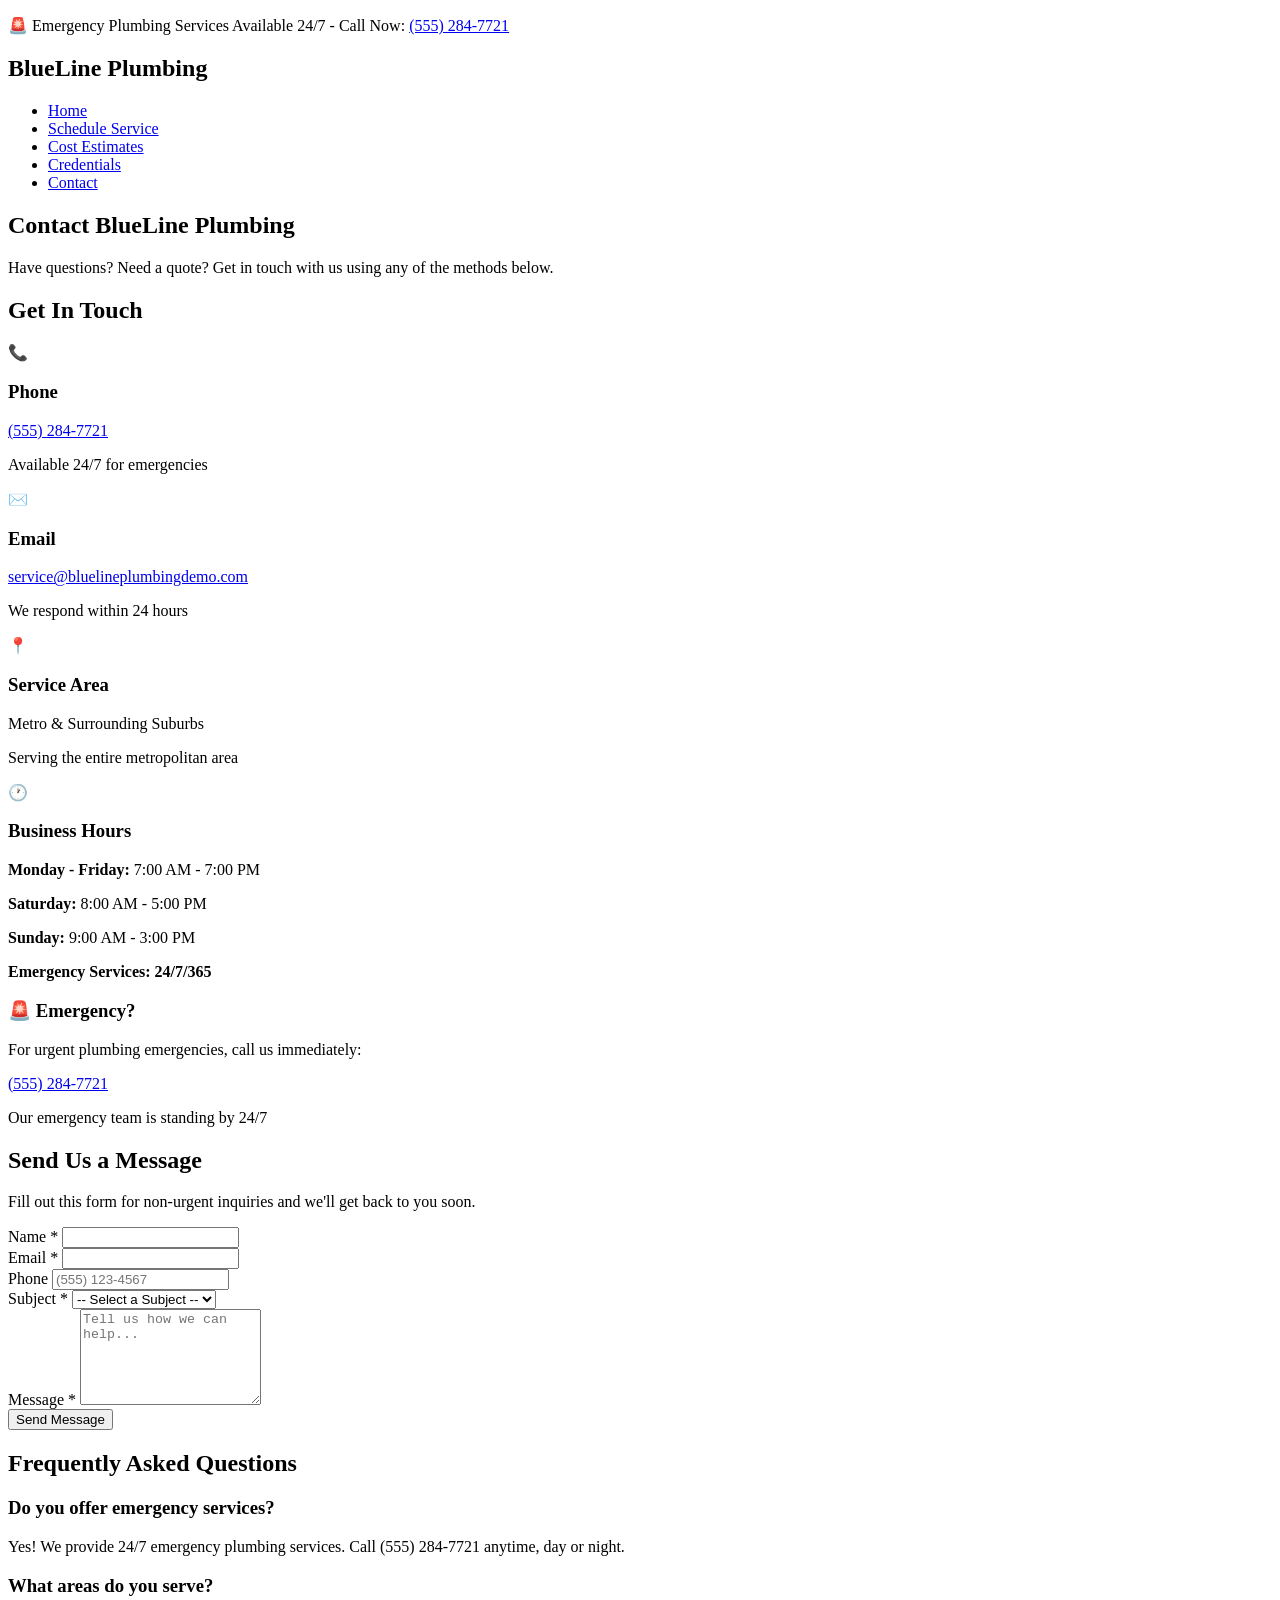
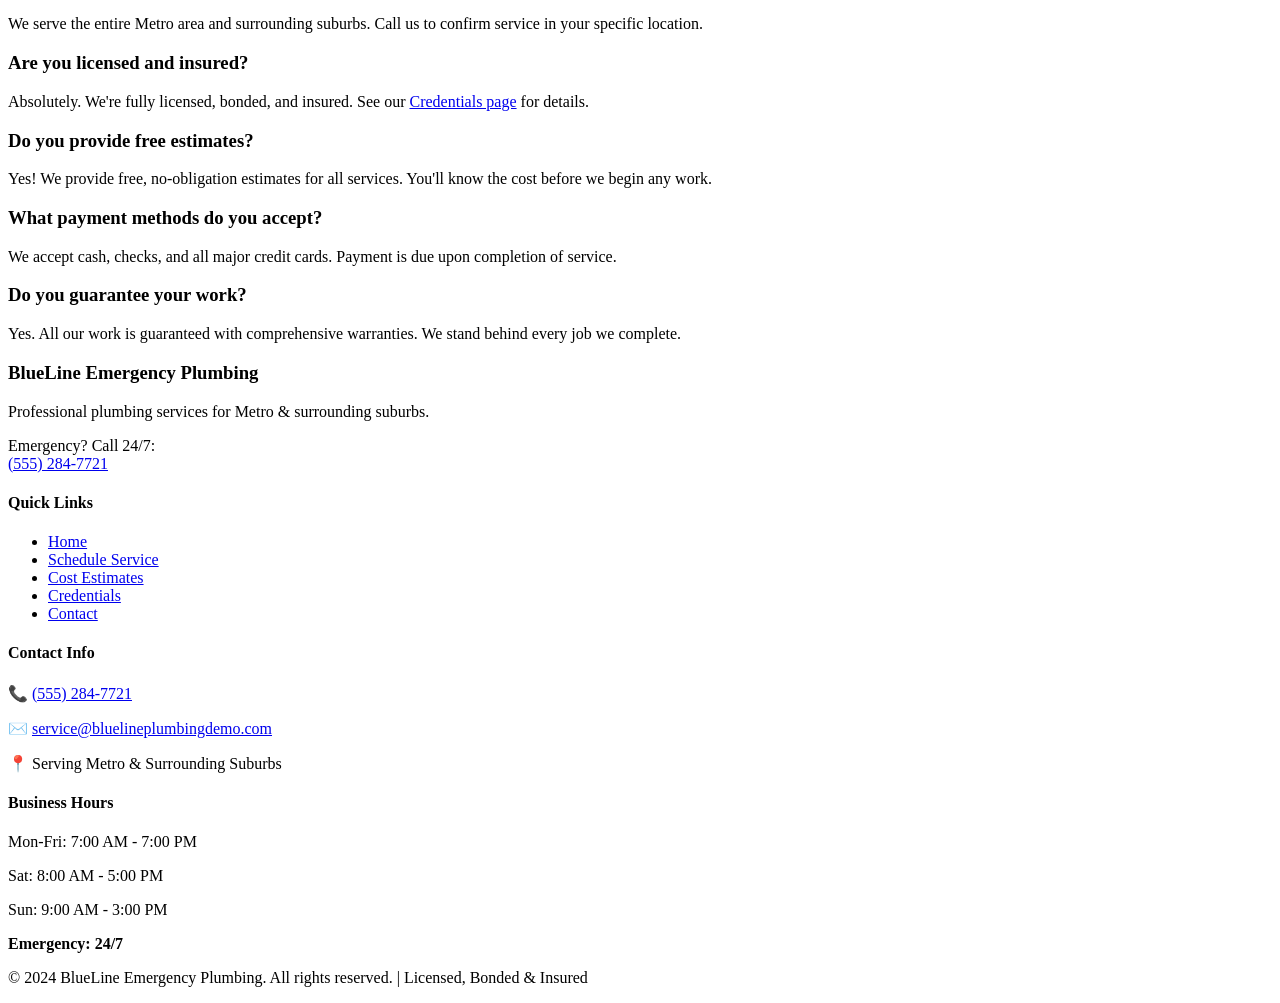
==== contact.html @ f2bf3022 "Add contact.html with full contact page structure This file contains the complete HTML structure for" ====
<!DOCTYPE html>
<html lang="en">
<head>
    <meta charset="UTF-8">
    <meta name="viewport" content="width=device-width, initial-scale=1.0">
    <title>Contact Us - BlueLine Emergency Plumbing</title>
    <link rel="stylesheet" href="css/styles.css">
</head>
<body>
    <!-- Emergency Banner -->
    <div class="emergency-banner">
        <p>🚨 Emergency Plumbing Services Available 24/7 - Call Now: <a href="tel:5552847721">(555) 284-7721</a></p>
    </div>

    <!-- Navigation -->
    <nav class="navbar">
        <div class="container nav-container">
            <div class="logo">
                <h2>BlueLine Plumbing</h2>
            </div>
            <ul class="nav-menu">
                <li><a href="index.html">Home</a></li>
                <li><a href="schedule.html">Schedule Service</a></li>
                <li><a href="estimates.html">Cost Estimates</a></li>
                <li><a href="credentials.html">Credentials</a></li>
                <li><a href="contact.html" class="active">Contact</a></li>
            </ul>
            <div class="hamburger">
                <span></span>
                <span></span>
                <span></span>
            </div>
        </div>
    </nav>

    <!-- Contact Section -->
    <section class="contact-section">
        <div class="container">
            <h1>Contact BlueLine Plumbing</h1>
            <p class="section-intro">Have questions? Need a quote? Get in touch with us using any of the methods below.</p>

            <div class="contact-grid">
                <!-- Contact Information -->
                <div class="contact-info">
                    <h2>Get In Touch</h2>
                    
                    <div class="contact-method">
                        <div class="contact-icon">📞</div>
                        <div class="contact-details">
                            <h3>Phone</h3>
                            <p><a href="tel:5552847721">(555) 284-7721</a></p>
                            <p class="contact-note">Available 24/7 for emergencies</p>
                        </div>
                    </div>

                    <div class="contact-method">
                        <div class="contact-icon">✉️</div>
                        <div class="contact-details">
                            <h3>Email</h3>
                            <p><a href="mailto:service@bluelineplumbingdemo.com">service@bluelineplumbingdemo.com</a></p>
                            <p class="contact-note">We respond within 24 hours</p>
                        </div>
                    </div>

                    <div class="contact-method">
                        <div class="contact-icon">📍</div>
                        <div class="contact-details">
                            <h3>Service Area</h3>
                            <p>Metro & Surrounding Suburbs</p>
                            <p class="contact-note">Serving the entire metropolitan area</p>
                        </div>
                    </div>

                    <div class="contact-method">
                        <div class="contact-icon">🕐</div>
                        <div class="contact-details">
                            <h3>Business Hours</h3>
                            <p><strong>Monday - Friday:</strong> 7:00 AM - 7:00 PM</p>
                            <p><strong>Saturday:</strong> 8:00 AM - 5:00 PM</p>
                            <p><strong>Sunday:</strong> 9:00 AM - 3:00 PM</p>
                            <p class="emergency-hours"><strong>Emergency Services: 24/7/365</strong></p>
                        </div>
                    </div>

                    <div class="emergency-contact-box">
                        <h3>🚨 Emergency?</h3>
                        <p>For urgent plumbing emergencies, call us immediately:</p>
                        <a href="tel:5552847721" class="btn btn-emergency btn-large">(555) 284-7721</a>
                        <p class="emergency-note">Our emergency team is standing by 24/7</p>
                    </div>
                </div>

                <!-- Contact Form -->
                <div class="contact-form-container">
                    <h2>Send Us a Message</h2>
                    <p>Fill out this form for non-urgent inquiries and we'll get back to you soon.</p>

                    <form id="contactForm" class="contact-form">
                        <div class="form-group">
                            <label for="contactName">Name *</label>
                            <input type="text" id="contactName" name="contactName" required>
                        </div>

                        <div class="form-group">
                            <label for="contactEmail">Email *</label>
                            <input type="email" id="contactEmail" name="contactEmail" required>
                        </div>

                        <div class="form-group">
                            <label for="contactPhone">Phone</label>
                            <input type="tel" id="contactPhone" name="contactPhone" placeholder="(555) 123-4567">
                        </div>

                        <div class="form-group">
                            <label for="contactSubject">Subject *</label>
                            <select id="contactSubject" name="contactSubject" required>
                                <option value="">-- Select a Subject --</option>
                                <option value="General Inquiry">General Inquiry</option>
                                <option value="Request Quote">Request Quote</option>
                                <option value="Schedule Service">Schedule Service</option>
                                <option value="Billing Question">Billing Question</option>
                                <option value="Feedback">Feedback</option>
                                <option value="Other">Other</option>
                            </select>
                        </div>

                        <div class="form-group">
                            <label for="contactMessage">Message *</label>
                            <textarea id="contactMessage" name="contactMessage" rows="6" required placeholder="Tell us how we can help..."></textarea>
                        </div>

                        <button type="submit" class="btn btn-primary btn-large">Send Message</button>
                    </form>

                    <!-- Success Message -->
                    <div id="contactSuccess" class="success-message" style="display: none;">
                        <h3>✅ Message Sent!</h3>
                        <p>Thank you for contacting BlueLine Emergency Plumbing. We've received your message and will respond shortly.</p>
                        <button onclick="resetContactForm()" class="btn btn-secondary">Send Another Message</button>
                    </div>
                </div>
            </div>
        </div>
    </section>

    <!-- FAQ Section -->
    <section class="faq-section">
        <div class="container">
            <h2>Frequently Asked Questions</h2>
            
            <div class="faq-grid">
                <div class="faq-item">
                    <h3>Do you offer emergency services?</h3>
                    <p>Yes! We provide 24/7 emergency plumbing services. Call (555) 284-7721 anytime, day or night.</p>
                </div>

                <div class="faq-item">
                    <h3>What areas do you serve?</h3>
                    <p>We serve the entire Metro area and surrounding suburbs. Call us to confirm service in your specific location.</p>
                </div>

                <div class="faq-item">
                    <h3>Are you licensed and insured?</h3>
                    <p>Absolutely. We're fully licensed, bonded, and insured. See our <a href="credentials.html">Credentials page</a> for details.</p>
                </div>

                <div class="faq-item">
                    <h3>Do you provide free estimates?</h3>
                    <p>Yes! We provide free, no-obligation estimates for all services. You'll know the cost before we begin any work.</p>
                </div>

                <div class="faq-item">
                    <h3>What payment methods do you accept?</h3>
                    <p>We accept cash, checks, and all major credit cards. Payment is due upon completion of service.</p>
                </div>

                <div class="faq-item">
                    <h3>Do you guarantee your work?</h3>
                    <p>Yes. All our work is guaranteed with comprehensive warranties. We stand behind every job we complete.</p>
                </div>
            </div>
        </div>
    </section>

    <!-- Footer -->
    <footer class="footer">
        <div class="container">
            <div class="footer-grid">
                <div class="footer-section">
                    <h3>BlueLine Emergency Plumbing</h3>
                    <p>Professional plumbing services for Metro & surrounding suburbs.</p>
                    <p class="footer-emergency">Emergency? Call 24/7:<br><a href="tel:5552847721">(555) 284-7721</a></p>
                </div>

                <div class="footer-section">
                    <h4>Quick Links</h4>
                    <ul>
                        <li><a href="index.html">Home</a></li>
                        <li><a href="schedule.html">Schedule Service</a></li>
                        <li><a href="estimates.html">Cost Estimates</a></li>
                        <li><a href="credentials.html">Credentials</a></li>
                        <li><a href="contact.html">Contact</a></li>
                    </ul>
                </div>

                <div class="footer-section">
                    <h4>Contact Info</h4>
                    <p>📞 <a href="tel:5552847721">(555) 284-7721</a></p>
                    <p>✉️ <a href="mailto:service@bluelineplumbingdemo.com">service@bluelineplumbingdemo.com</a></p>
                    <p>📍 Serving Metro & Surrounding Suburbs</p>
                </div>

                <div class="footer-section">
                    <h4>Business Hours</h4>
                    <p>Mon-Fri: 7:00 AM - 7:00 PM</p>
                    <p>Sat: 8:00 AM - 5:00 PM</p>
                    <p>Sun: 9:00 AM - 3:00 PM</p>
                    <p><strong>Emergency: 24/7</strong></p>
                </div>
            </div>

            <div class="footer-bottom">
                <p>&copy; 2024 BlueLine Emergency Plumbing. All rights reserved. | Licensed, Bonded & Insured</p>
            </div>
        </div>
    </footer>

    <script src="js/main.js"></script>
</body>
</html>
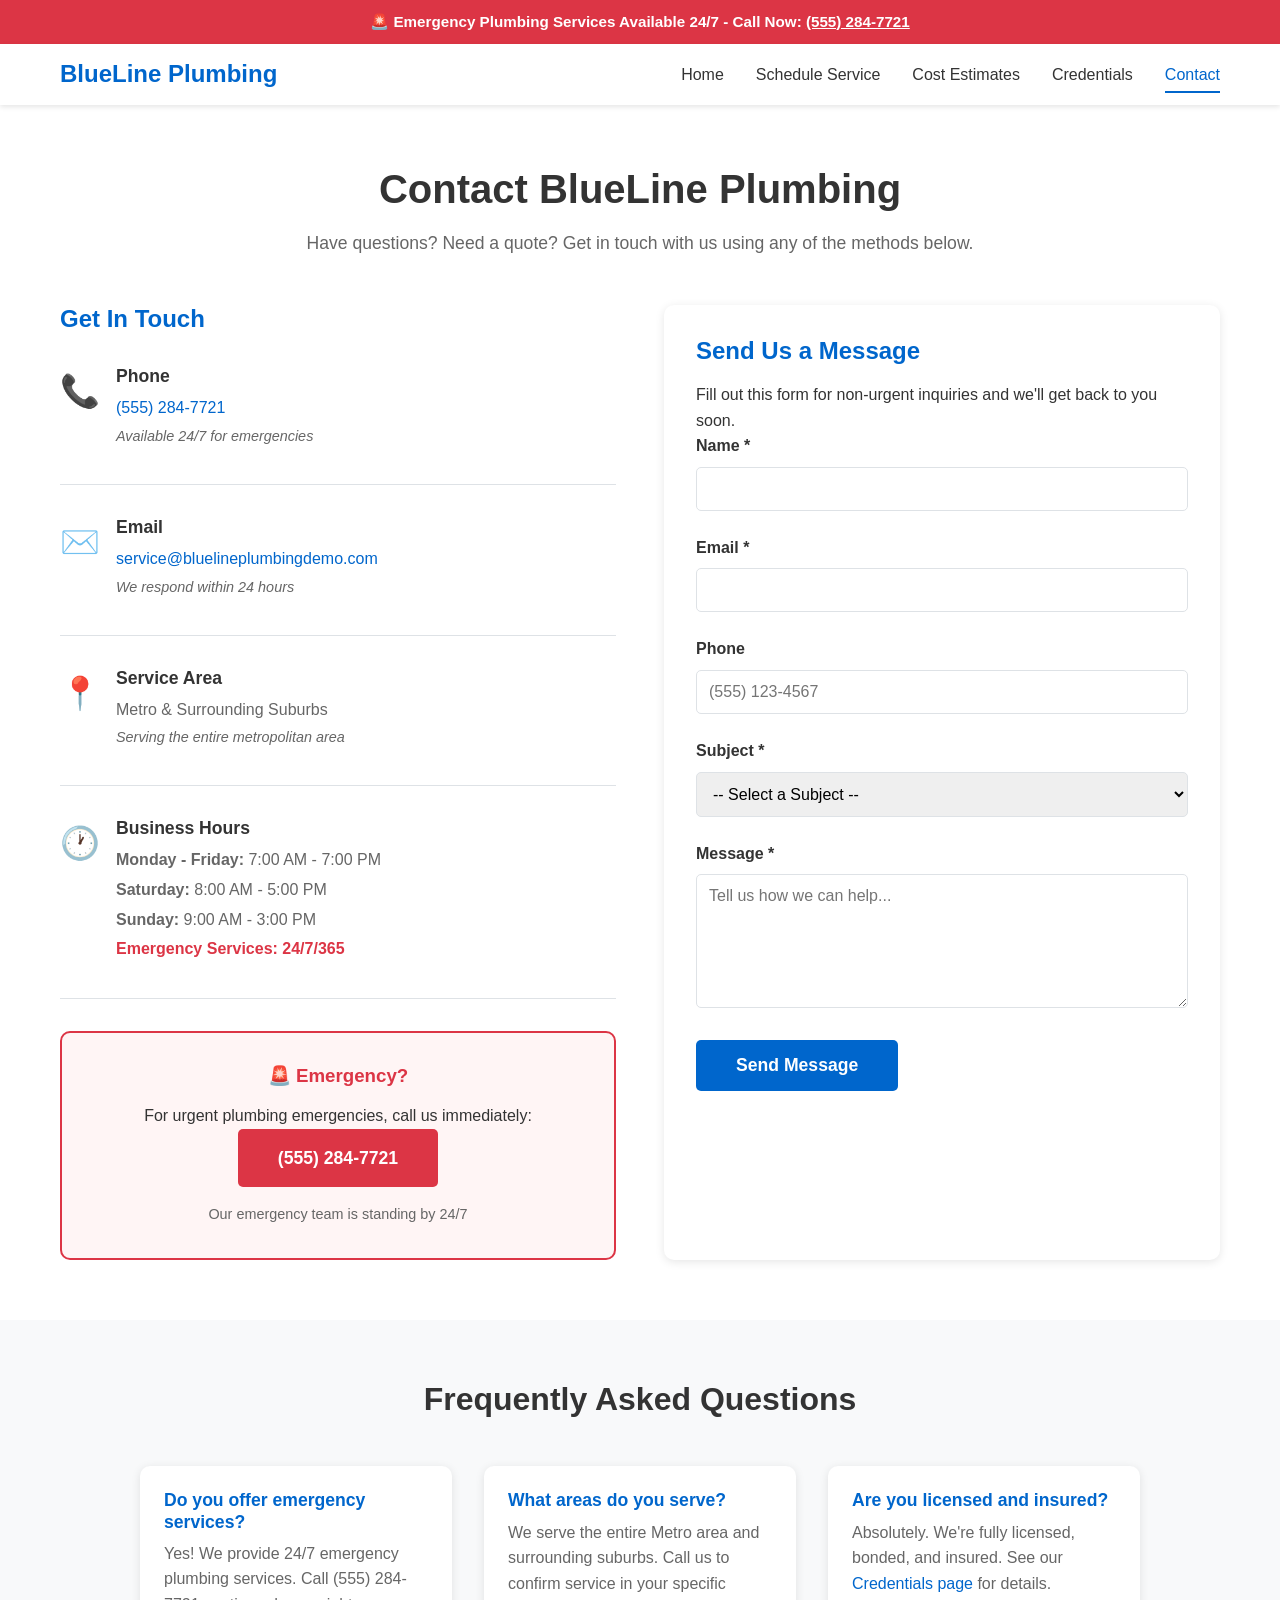
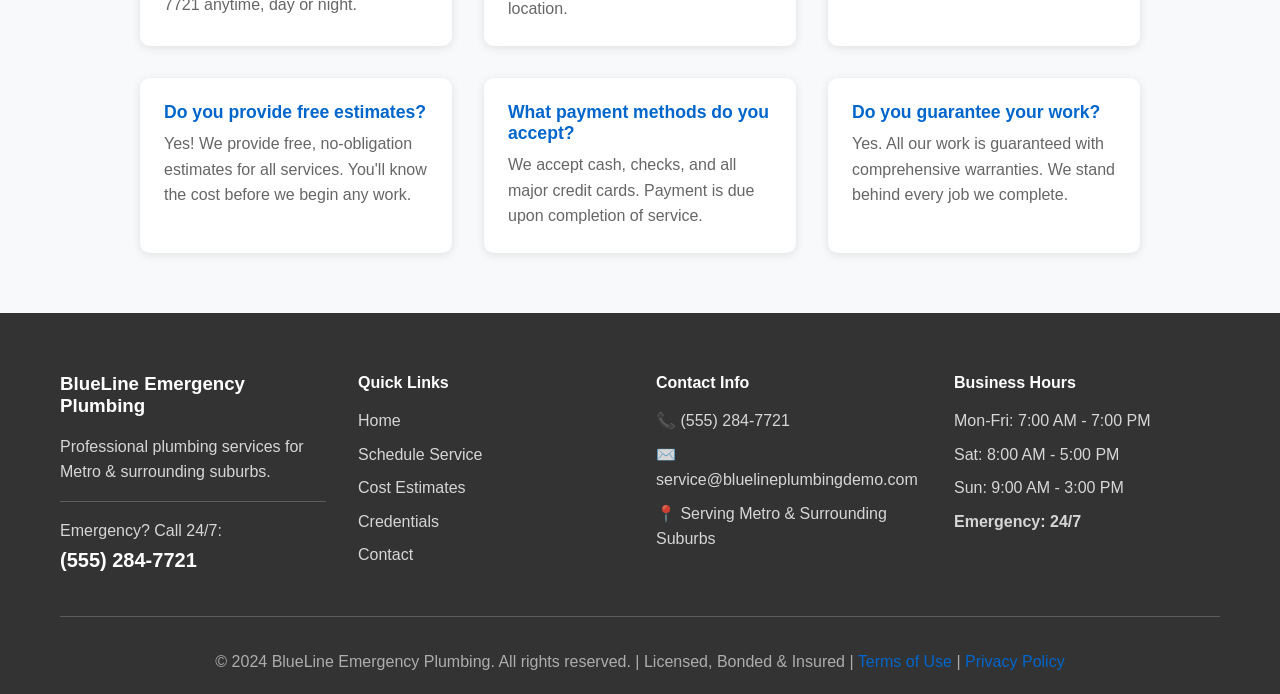
==== commit 9c96c408: "Update footer with Terms and Privacy links Added links to Terms of Use and Privacy Policy in the foo" ====
--- a/contact.html
+++ b/contact.html
@@ -220,8 +220,7 @@
             </div>
 
             <div class="footer-bottom">
-                <p>&copy; 2024 BlueLine Emergency Plumbing. All rights reserved. | Licensed, Bonded & Insured</p>
-            </div>
+<p>&copy; 2024 BlueLine Emergency Plumbing. All rights reserved. | Licensed, Bonded & Insured | <a href="terms.html">Terms of Use</a> | <a href="privacy.html">Privacy Policy</a></p>            </div>
         </div>
     </footer>
 
--- a/css/styles.css
+++ b/css/styles.css
@@ -0,0 +1,966 @@
+/* ==========================================
+   BlueLine Emergency Plumbing - Styles
+   ========================================== */
+
+/* CSS Reset & Base Styles */
+* {
+    margin: 0;
+    padding: 0;
+    box-sizing: border-box;
+}
+
+:root {
+    --primary-blue: #0066cc;
+    --dark-blue: #004999;
+    --light-blue: #e6f2ff;
+    --emergency-red: #dc3545;
+    --success-green: #28a745;
+    --text-dark: #333333;
+    --text-light: #666666;
+    --gray-light: #f8f9fa;
+    --gray-medium: #dee2e6;
+    --white: #ffffff;
+    --shadow: rgba(0, 0, 0, 0.1);
+}
+
+body {
+    font-family: -apple-system, BlinkMacSystemFont, 'Segoe UI', Roboto, 'Helvetica Neue', Arial, sans-serif;
+    line-height: 1.6;
+    color: var(--text-dark);
+    background-color: var(--white);
+}
+
+.container {
+    max-width: 1200px;
+    margin: 0 auto;
+    padding: 0 20px;
+}
+
+h1, h2, h3, h4, h5, h6 {
+    line-height: 1.2;
+    margin-bottom: 1rem;
+}
+
+a {
+    color: var(--primary-blue);
+    text-decoration: none;
+    transition: color 0.3s ease;
+}
+
+a:hover {
+    color: var(--dark-blue);
+}
+
+/* ==========================================
+   Emergency Banner
+   ========================================== */
+.emergency-banner {
+    background-color: var(--emergency-red);
+    color: var(--white);
+    text-align: center;
+    padding: 10px 20px;
+    font-weight: 600;
+    font-size: 0.95rem;
+}
+
+.emergency-banner a {
+    color: var(--white);
+    text-decoration: underline;
+}
+
+.emergency-banner a:hover {
+    opacity: 0.9;
+}
+
+/* ==========================================
+   Navigation
+   ========================================== */
+.navbar {
+    background-color: var(--white);
+    box-shadow: 0 2px 5px var(--shadow);
+    position: sticky;
+    top: 0;
+    z-index: 1000;
+}
+
+.nav-container {
+    display: flex;
+    justify-content: space-between;
+    align-items: center;
+    padding: 1rem 20px;
+}
+
+.logo h2 {
+    color: var(--primary-blue);
+    margin: 0;
+    font-size: 1.5rem;
+}
+
+.nav-menu {
+    display: flex;
+    list-style: none;
+    gap: 2rem;
+}
+
+.nav-menu a {
+    color: var(--text-dark);
+    font-weight: 500;
+    padding: 0.5rem 0;
+    border-bottom: 2px solid transparent;
+    transition: all 0.3s ease;
+}
+
+.nav-menu a:hover,
+.nav-menu a.active {
+    color: var(--primary-blue);
+    border-bottom-color: var(--primary-blue);
+}
+
+.hamburger {
+    display: none;
+    flex-direction: column;
+    cursor: pointer;
+    gap: 4px;
+}
+
+.hamburger span {
+    width: 25px;
+    height: 3px;
+    background-color: var(--text-dark);
+    transition: all 0.3s ease;
+}
+
+/* ==========================================
+   Hero Section
+   ========================================== */
+.hero {
+    background: linear-gradient(135deg, var(--primary-blue) 0%, var(--dark-blue) 100%);
+    color: var(--white);
+    padding: 80px 20px;
+    text-align: center;
+}
+
+.hero-content {
+    max-width: 800px;
+    margin: 0 auto;
+}
+
+.hero h1 {
+    font-size: 2.5rem;
+    margin-bottom: 1rem;
+}
+
+.hero-subtitle {
+    font-size: 1.25rem;
+    margin-bottom: 2rem;
+    opacity: 0.95;
+}
+
+.hero-cta {
+    display: flex;
+    gap: 1rem;
+    justify-content: center;
+    flex-wrap: wrap;
+    margin-bottom: 2rem;
+}
+
+.emergency-text {
+    font-size: 1.1rem;
+    margin-top: 2rem;
+}
+
+/* ==========================================
+   Buttons
+   ========================================== */
+.btn {
+    display: inline-block;
+    padding: 12px 30px;
+    border-radius: 5px;
+    font-weight: 600;
+    text-align: center;
+    cursor: pointer;
+    transition: all 0.3s ease;
+    border: none;
+    font-size: 1rem;
+}
+
+.btn-large {
+    padding: 15px 40px;
+    font-size: 1.1rem;
+}
+
+.btn-primary {
+    background-color: var(--primary-blue);
+    color: var(--white);
+}
+
+.btn-primary:hover {
+    background-color: var(--dark-blue);
+    transform: translateY(-2px);
+    box-shadow: 0 4px 8px var(--shadow);
+}
+
+.btn-secondary {
+    background-color: var(--white);
+    color: var(--primary-blue);
+    border: 2px solid var(--primary-blue);
+}
+
+.btn-secondary:hover {
+    background-color: var(--light-blue);
+}
+
+.btn-emergency {
+    background-color: var(--emergency-red);
+    color: var(--white);
+}
+
+.btn-emergency:hover {
+    background-color: #c82333;
+}
+
+/* ==========================================
+   Services Booking Section
+   ========================================== */
+.services-booking {
+    padding: 60px 20px;
+    background-color: var(--gray-light);
+}
+
+.services-booking h2 {
+    text-align: center;
+    font-size: 2rem;
+    color: var(--text-dark);
+    margin-bottom: 0.5rem;
+}
+
+.section-subtitle {
+    text-align: center;
+    color: var(--text-light);
+    margin-bottom: 3rem;
+    font-size: 1.1rem;
+}
+
+.service-grid {
+    display: grid;
+    grid-template-columns: repeat(auto-fit, minmax(300px, 1fr));
+    gap: 2rem;
+    margin-top: 2rem;
+}
+
+.service-card {
+    background-color: var(--white);
+    padding: 2rem;
+    border-radius: 10px;
+    box-shadow: 0 2px 10px var(--shadow);
+    text-align: center;
+    transition: all 0.3s ease;
+}
+
+.service-card:hover {
+    transform: translateY(-5px);
+    box-shadow: 0 5px 20px rgba(0, 0, 0, 0.15);
+}
+
+.service-icon {
+    font-size: 3rem;
+    margin-bottom: 1rem;
+}
+
+.service-card h3 {
+    color: var(--text-dark);
+    margin-bottom: 1rem;
+}
+
+.service-card p {
+    color: var(--text-light);
+    margin-bottom: 1.5rem;
+}
+
+/* ==========================================
+   Why Choose Us Section
+   ========================================== */
+.why-choose {
+    padding: 60px 20px;
+}
+
+.why-choose h2 {
+    text-align: center;
+    font-size: 2rem;
+    margin-bottom: 3rem;
+}
+
+.features-grid {
+    display: grid;
+    grid-template-columns: repeat(auto-fit, minmax(250px, 1fr));
+    gap: 2rem;
+}
+
+.feature {
+    text-align: center;
+}
+
+.feature-icon {
+    font-size: 2.5rem;
+    margin-bottom: 1rem;
+}
+
+.feature h3 {
+    color: var(--primary-blue);
+    margin-bottom: 0.5rem;
+}
+
+.feature p {
+    color: var(--text-light);
+}
+
+/* ==========================================
+   Trust Badges
+   ========================================== */
+.trust-badges {
+    padding: 40px 20px;
+    background-color: var(--light-blue);
+}
+
+.badges-grid {
+    display: grid;
+    grid-template-columns: repeat(auto-fit, minmax(200px, 1fr));
+    gap: 2rem;
+}
+
+.badge {
+    text-align: center;
+}
+
+.badge-icon {
+    font-size: 2rem;
+    margin-bottom: 0.5rem;
+}
+
+.badge p {
+    font-weight: 600;
+    color: var(--text-dark);
+}
+
+/* ==========================================
+   Schedule Form Section
+   ========================================== */
+.schedule-section {
+    padding: 60px 20px;
+    background-color: var(--gray-light);
+}
+
+.schedule-header {
+    max-width: 800px;
+    margin: 0 auto 3rem;
+    text-align: center;
+}
+
+.schedule-header h1 {
+    font-size: 2.5rem;
+    color: var(--text-dark);
+    margin-bottom: 1rem;
+}
+
+.emergency-warning {
+    background-color: #fff3cd;
+    border-left: 4px solid #ffc107;
+    padding: 1rem;
+    margin-top: 2rem;
+    border-radius: 5px;
+    text-align: left;
+}
+
+.emergency-warning strong {
+    color: var(--emergency-red);
+}
+
+.form-container {
+    max-width: 700px;
+    margin: 0 auto;
+    background-color: var(--white);
+    padding: 2rem;
+    border-radius: 10px;
+    box-shadow: 0 2px 10px var(--shadow);
+}
+
+.schedule-form .form-group {
+    margin-bottom: 1.5rem;
+}
+
+.schedule-form label {
+    display: block;
+    font-weight: 600;
+    margin-bottom: 0.5rem;
+    color: var(--text-dark);
+}
+
+.schedule-form input,
+.schedule-form select,
+.schedule-form textarea {
+    width: 100%;
+    padding: 12px;
+    border: 1px solid var(--gray-medium);
+    border-radius: 5px;
+    font-size: 1rem;
+    font-family: inherit;
+    transition: border-color 0.3s ease;
+}
+
+.schedule-form input:focus,
+.schedule-form select:focus,
+.schedule-form textarea:focus {
+    outline: none;
+    border-color: var(--primary-blue);
+}
+
+.form-row {
+    display: grid;
+    grid-template-columns: 1fr 1fr;
+    gap: 1rem;
+}
+
+.radio-group {
+    display: flex;
+    gap: 2rem;
+}
+
+.radio-label {
+    display: flex;
+    align-items: center;
+    gap: 0.5rem;
+    cursor: pointer;
+}
+
+.radio-label input[type="radio"] {
+    width: auto;
+}
+
+.success-message {
+    text-align: center;
+    padding: 2rem;
+}
+
+.success-message h2 {
+    color: var(--success-green);
+    margin-bottom: 1rem;
+}
+
+.summary-box {
+    background-color: var(--gray-light);
+    padding: 1.5rem;
+    border-radius: 5px;
+    margin: 1.5rem 0;
+    text-align: left;
+}
+
+.summary-box p {
+    margin-bottom: 0.5rem;
+}
+
+.contact-reminder {
+    margin-top: 1.5rem;
+    font-size: 0.95rem;
+}
+
+/* ==========================================
+   Estimates Section
+   ========================================== */
+.estimates-section {
+    padding: 60px 20px;
+}
+
+.estimates-section h1 {
+    text-align: center;
+    font-size: 2.5rem;
+    margin-bottom: 1rem;
+}
+
+.section-intro {
+    text-align: center;
+    color: var(--text-light);
+    max-width: 700px;
+    margin: 0 auto 3rem;
+    font-size: 1.1rem;
+}
+
+.selected-service-banner {
+    background-color: var(--light-blue);
+    padding: 1.5rem;
+    border-radius: 10px;
+    text-align: center;
+    margin-bottom: 3rem;
+    border: 2px solid var(--primary-blue);
+}
+
+.selected-service-banner h2 {
+    color: var(--primary-blue);
+    margin-bottom: 0.5rem;
+}
+
+.pricing-grid {
+    display: grid;
+    grid-template-columns: repeat(auto-fit, minmax(320px, 1fr));
+    gap: 2rem;
+    margin-bottom: 3rem;
+}
+
+.pricing-card {
+    background-color: var(--white);
+    border: 2px solid var(--gray-medium);
+    border-radius: 10px;
+    padding: 2rem;
+    text-align: center;
+    transition: all 0.3s ease;
+}
+
+.pricing-card:hover {
+    border-color: var(--primary-blue);
+    box-shadow: 0 5px 20px rgba(0, 0, 0, 0.1);
+    transform: translateY(-5px);
+}
+
+.pricing-card.featured {
+    border-color: var(--emergency-red);
+    background-color: #fff5f5;
+}
+.pricing-icon {
+font-size: 3rem;
+margin-bottom: 1rem;
+}
+.pricing-card h3 {
+color: var(--text-dark);
+font-size: 1.5rem;
+margin-bottom: 1rem;
+}
+.price-range {
+font-size: 1.75rem;
+font-weight: 700;
+color: var(--primary-blue);
+margin-bottom: 1.5rem;
+}
+.pricing-details {
+list-style: none;
+margin-bottom: 2rem;
+text-align: left;
+}
+.pricing-details li {
+padding: 0.5rem 0;
+color: var(--text-light);
+border-bottom: 1px solid var(--gray-medium);
+}
+.pricing-details li:last-child {
+border-bottom: none;
+}
+.pricing-disclaimer {
+background-color: var(--gray-light);
+padding: 2rem;
+border-radius: 10px;
+border-left: 4px solid var(--primary-blue);
+}
+.pricing-disclaimer h3 {
+color: var(--primary-blue);
+margin-bottom: 1rem;
+}
+.pricing-disclaimer ul {
+margin: 1rem 0;
+padding-left: 2rem;
+}
+.pricing-disclaimer li {
+margin-bottom: 0.5rem;
+color: var(--text-light);
+}
+.contact-cta {
+margin-top: 1rem;
+font-weight: 600;
+}
+/* ==========================================
+Credentials Section
+========================================== */
+.credentials-section {
+padding: 60px 20px;
+}
+.credentials-section h1 {
+text-align: center;
+font-size: 2.5rem;
+margin-bottom: 1rem;
+}
+.credentials-grid {
+display: grid;
+grid-template-columns: repeat(auto-fit, minmax(280px, 1fr));
+gap: 2rem;
+margin: 3rem 0;
+}
+.credential-card {
+background-color: var(--white);
+border: 2px solid var(--gray-medium);
+border-radius: 10px;
+padding: 2rem;
+transition: all 0.3s ease;
+}
+.credential-card:hover {
+border-color: var(--primary-blue);
+box-shadow: 0 5px 20px rgba(0, 0, 0, 0.1);
+}
+.credential-icon {
+font-size: 2.5rem;
+margin-bottom: 1rem;
+}
+.credential-card h3 {
+color: var(--primary-blue);
+margin-bottom: 0.5rem;
+}
+.credential-number {
+font-weight: 700;
+font-size: 1.1rem;
+color: var(--text-dark);
+margin-bottom: 1rem;
+}
+.credential-card p {
+color: var(--text-light);
+margin-bottom: 1rem;
+}
+.credential-list {
+list-style: none;
+padding-left: 0;
+}
+.credential-list li {
+padding: 0.5rem 0;
+padding-left: 1.5rem;
+position: relative;
+color: var(--text-light);
+}
+.credential-list li:before {
+content: "✓";
+position: absolute;
+left: 0;
+color: var(--success-green);
+font-weight: bold;
+}
+.why-matters {
+background-color: var(--gray-light);
+padding: 3rem;
+border-radius: 10px;
+margin: 3rem 0;
+}
+.why-matters h2 {
+color: var(--text-dark);
+text-align: center;
+margin-bottom: 2rem;
+}
+.matters-content {
+max-width: 900px;
+margin: 0 auto;
+}
+.matters-text p {
+font-size: 1.1rem;
+margin-bottom: 2rem;
+}
+.protection-points {
+display: grid;
+gap: 2rem;
+}
+.protection-point h4 {
+color: var(--primary-blue);
+margin-bottom: 0.5rem;
+}
+.protection-point p {
+color: var(--text-light);
+}
+.verification-box {
+background-color: var(--light-blue);
+padding: 2rem;
+border-radius: 10px;
+border-left: 4px solid var(--primary-blue);
+margin: 3rem 0;
+}
+.verification-box h3 {
+color: var(--primary-blue);
+margin-bottom: 1rem;
+}
+.verification-box ul {
+margin: 1rem 0;
+padding-left: 2rem;
+}
+.verification-box li {
+margin-bottom: 0.5rem;
+color: var(--text-light);
+}
+.verification-cta {
+margin-top: 1rem;
+font-weight: 600;
+}
+.trust-banner {
+background: linear-gradient(135deg, var(--primary-blue) 0%, var(--dark-blue) 100%);
+color: var(--white);
+padding: 3rem;
+border-radius: 10px;
+text-align: center;
+}
+.trust-banner h3 {
+font-size: 1.75rem;
+margin-bottom: 1rem;
+}
+.trust-banner p {
+font-size: 1.1rem;
+margin-bottom: 2rem;
+}
+/* ==========================================
+Contact Section
+========================================== */
+.contact-section {
+padding: 60px 20px;
+}
+.contact-section h1 {
+text-align: center;
+font-size: 2.5rem;
+margin-bottom: 1rem;
+}
+.contact-grid {
+display: grid;
+grid-template-columns: 1fr 1fr;
+gap: 3rem;
+margin-top: 3rem;
+}
+.contact-info h2 {
+color: var(--primary-blue);
+margin-bottom: 2rem;
+}
+.contact-method {
+display: flex;
+gap: 1rem;
+margin-bottom: 2rem;
+padding-bottom: 2rem;
+border-bottom: 1px solid var(--gray-medium);
+}
+.contact-method:last-of-type {
+border-bottom: none;
+}
+.contact-icon {
+font-size: 2rem;
+flex-shrink: 0;
+}
+.contact-details h3 {
+color: var(--text-dark);
+margin-bottom: 0.5rem;
+font-size: 1.1rem;
+}
+.contact-details p {
+color: var(--text-light);
+margin-bottom: 0.25rem;
+}
+.contact-note {
+font-size: 0.9rem;
+font-style: italic;
+}
+.emergency-hours {
+color: var(--emergency-red) !important;
+font-weight: 600 !important;
+}
+.emergency-contact-box {
+background-color: #fff5f5;
+border: 2px solid var(--emergency-red);
+padding: 2rem;
+border-radius: 10px;
+text-align: center;
+margin-top: 2rem;
+}
+.emergency-contact-box h3 {
+color: var(--emergency-red);
+margin-bottom: 1rem;
+}
+.emergency-note {
+font-size: 0.9rem;
+margin-top: 1rem;
+color: var(--text-light);
+}
+.contact-form-container {
+background-color: var(--white);
+padding: 2rem;
+border-radius: 10px;
+box-shadow: 0 2px 10px var(--shadow);
+}
+.contact-form-container h2 {
+color: var(--primary-blue);
+margin-bottom: 1rem;
+}
+.contact-form .form-group {
+margin-bottom: 1.5rem;
+}
+.contact-form label {
+display: block;
+font-weight: 600;
+margin-bottom: 0.5rem;
+color: var(--text-dark);
+}
+.contact-form input,
+.contact-form select,
+.contact-form textarea {
+width: 100%;
+padding: 12px;
+border: 1px solid var(--gray-medium);
+border-radius: 5px;
+font-size: 1rem;
+font-family: inherit;
+transition: border-color 0.3s ease;
+}
+.contact-form input:focus,
+.contact-form select:focus,
+.contact-form textarea:focus {
+outline: none;
+border-color: var(--primary-blue);
+}
+/* ==========================================
+FAQ Section
+========================================== */
+.faq-section {
+padding: 60px 20px;
+background-color: var(--gray-light);
+}
+.faq-section h2 {
+text-align: center;
+font-size: 2rem;
+margin-bottom: 3rem;
+}
+.faq-grid {
+display: grid;
+grid-template-columns: repeat(auto-fit, minmax(300px, 1fr));
+gap: 2rem;
+max-width: 1000px;
+margin: 0 auto;
+}
+.faq-item {
+background-color: var(--white);
+padding: 1.5rem;
+border-radius: 10px;
+box-shadow: 0 2px 10px var(--shadow);
+}
+.faq-item h3 {
+color: var(--primary-blue);
+margin-bottom: 0.5rem;
+font-size: 1.1rem;
+}
+.faq-item p {
+color: var(--text-light);
+}
+/* ==========================================
+Footer
+========================================== */
+.footer {
+background-color: var(--text-dark);
+color: var(--white);
+padding: 60px 20px 20px;
+}
+.footer-grid {
+display: grid;
+grid-template-columns: repeat(auto-fit, minmax(250px, 1fr));
+gap: 2rem;
+margin-bottom: 2rem;
+}
+.footer-section h3,
+.footer-section h4 {
+color: var(--white);
+margin-bottom: 1rem;
+}
+.footer-section p,
+.footer-section li {
+color: rgba(255, 255, 255, 0.8);
+margin-bottom: 0.5rem;
+}
+.footer-section a {
+color: rgba(255, 255, 255, 0.8);
+transition: color 0.3s ease;
+}
+.footer-section a:hover {
+color: var(--white);
+}
+.footer-section ul {
+list-style: none;
+}
+.footer-emergency {
+margin-top: 1rem;
+padding-top: 1rem;
+border-top: 1px solid rgba(255, 255, 255, 0.2);
+}
+.footer-emergency a {
+font-size: 1.25rem;
+font-weight: 700;
+color: var(--white);
+}
+.footer-bottom {
+text-align: center;
+padding-top: 2rem;
+border-top: 1px solid rgba(255, 255, 255, 0.2);
+}
+.footer-bottom p {
+color: rgba(255, 255, 255, 0.6);
+}
+/* ==========================================
+Responsive Design
+========================================== */
+@media (max-width: 768px) {
+.hamburger {
+display: flex;
+}
+.nav-menu {
+    display: none;
+    position: absolute;
+    top: 100%;
+    left: 0;
+    width: 100%;
+    background-color: var(--white);
+    flex-direction: column;
+    padding: 1rem;
+    box-shadow: 0 5px 10px var(--shadow);
+}
+
+.nav-menu.active {
+    display: flex;
+}
+
+.hero h1 {
+    font-size: 2rem;
+}
+
+.hero-cta {
+    flex-direction: column;
+}
+
+.service-grid,
+.features-grid,
+.pricing-grid,
+.credentials-grid {
+    grid-template-columns: 1fr;
+}
+
+.contact-grid {
+    grid-template-columns: 1fr;
+}
+
+.form-row {
+    grid-template-columns: 1fr;
+}
+
+.footer-grid {
+    grid-template-columns: 1fr;
+}
+}
+/* ==========================================
+Animations
+========================================== */
+@keyframes fadeIn {
+from {
+opacity: 0;
+transform: translateY(20px);
+}
+to {
+opacity: 1;
+transform: translateY(0);
+}
+}
+.service-card,
+.feature,
+.pricing-card,
+.credential-card {
+animation: fadeIn 0.6s ease-out;
+}
